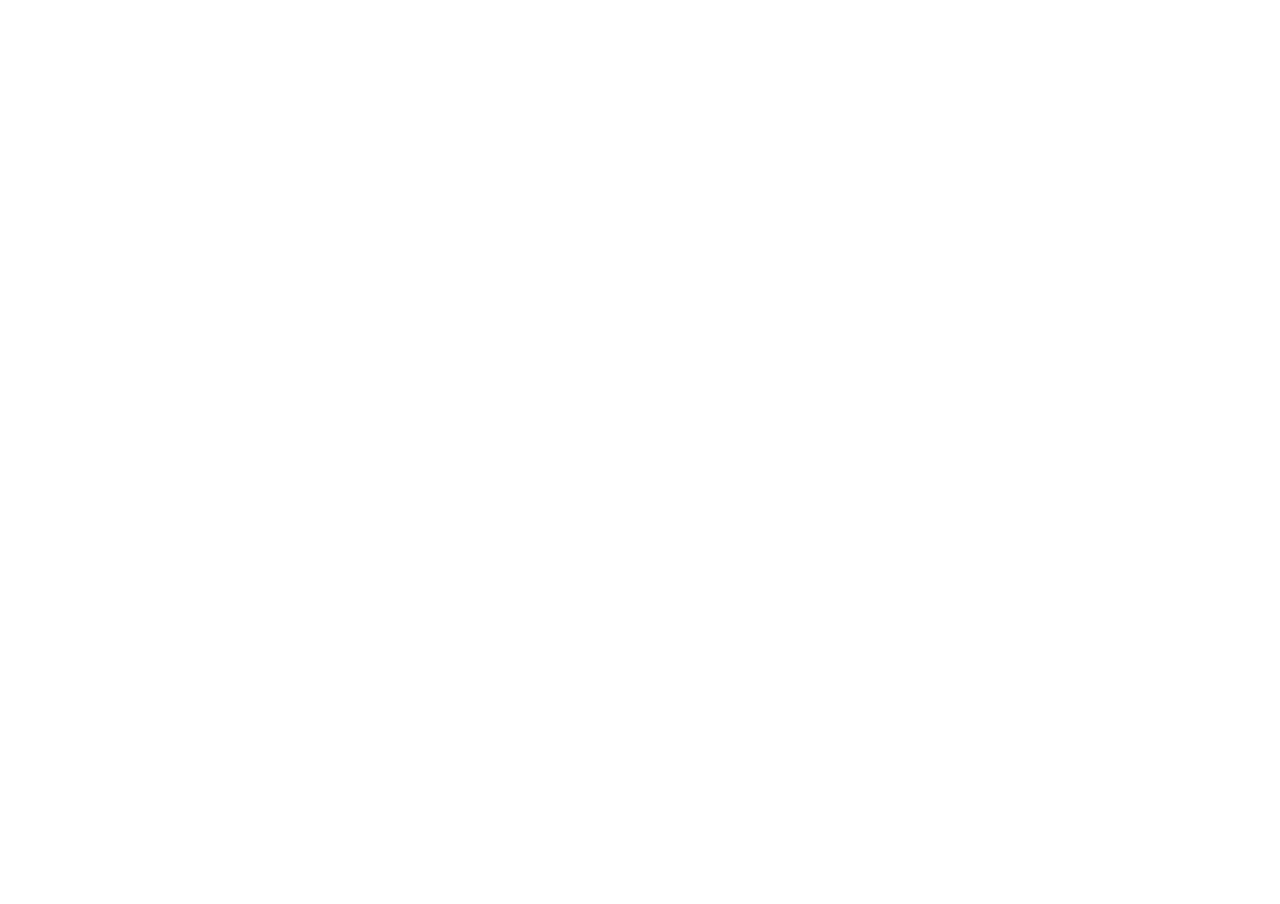
==== overlay.html @ f0af1ace "feat: Twitch Multi-Objective Ranking Algorithm Emulator & OBS Copilot" ====
<!DOCTYPE html>
<html lang="ru">
<head>
  <meta charset="UTF-8" />
  <meta name="viewport" content="width=device-width, initial-scale=1.0" />
  <title>OBS Twitch Ranking HUD Overlay (Persistent Session)</title>
  <link rel="stylesheet" href="css/style.css" />
  <style>
    body {
      background: transparent !important;
      margin: 0;
      padding: 16px;
      display: inline-block;
      overflow: hidden;
    }
    #hudContainer {
      width: 380px;
    }
  </style>
</head>
<body class="obs-overlay-mode">
  <div id="hudContainer"></div>

  <!-- Core Algorithm Scripts -->
  <script src="js/engine/fsm.js"></script>
  <script src="js/engine/mmoe.js"></script>
  <script src="js/engine/vst.js"></script>
  <script src="js/engine/twitch_connector.js"></script>
  <script src="js/engine/feature_extractor.js"></script>
  <script src="js/engine/category_benchmark.js"></script>
  <script src="js/engine/stream_state.js"></script>

  <!-- HUD Component -->
  <script src="js/ui/hud.js"></script>

  <script>
    document.addEventListener('DOMContentLoaded', () => {
      const stateManager = new StreamStateManager();
      const hudContainer = document.getElementById('hudContainer');

      const urlParams = new URLSearchParams(window.location.search);
      const channel = urlParams.get('channel');
      const preset = urlParams.get('preset');

      const hud = new StreamHUD(hudContainer, {
        isCompact: true,
        showAdvice: true
      });

      stateManager.addListener((report) => {
        hud.update(report);
      });

      if (channel) {
        stateManager.connectLiveChannel(channel);
      } else if (preset) {
        stateManager.applyPreset(preset);
      }
      // If neither is in URL, StreamStateManager has already restored the saved channel/mode from localStorage
    });
  </script>
</body>
</html>
---- css/style.css ----
/* ==========================================================================
   TWITCH ALGORITHM EMULATOR & OBS HUD DESIGN SYSTEM
   Modern Broadcast Dark UI with Glassmorphism & High-Contrast Typography
   ========================================================================== */

@import url('https://fonts.googleapis.com/css2?family=Inter:wght@400;500;600;700;800&family=JetBrains+Mono:wght@500;700&display=swap');

:root {
  --bg-dark: #0b0e14;
  --bg-card: rgba(18, 24, 38, 0.75);
  --bg-card-border: rgba(255, 255, 255, 0.08);
  --bg-card-hover: rgba(26, 35, 54, 0.85);

  --text-primary: #f8fafc;
  --text-secondary: #94a3b8;
  --text-muted: #64748b;

  --twitch-purple: #9146ff;
  --twitch-purple-glow: rgba(145, 70, 255, 0.35);

  --fresh-cyan: #38bdf8;
  --mmoe-emerald: #34d399;
  --mmoe-indigo: #818cf8;
  --spend-gold: #fbbf24;
  --danger-rose: #f43f5e;

  --font-main: 'Inter', -apple-system, BlinkMacSystemFont, 'Segoe UI', Roboto, sans-serif;
  --font-mono: 'JetBrains Mono', monospace;

  --radius-sm: 6px;
  --radius-md: 10px;
  --radius-lg: 16px;
}

* {
  box-sizing: border-box;
  margin: 0;
  padding: 0;
}

body {
  font-family: var(--font-main);
  background-color: var(--bg-dark);
  color: var(--text-primary);
  line-height: 1.5;
  -webkit-font-smoothing: antialiased;
  min-height: 100vh;
}

body.obs-overlay-mode {
  background: transparent !important;
  overflow: hidden;
}

/* App Navigation */
.app-container {
  display: flex;
  flex-direction: column;
  min-height: 100vh;
}

.top-nav {
  display: flex;
  justify-content: space-between;
  align-items: center;
  padding: 14px 28px;
  background: rgba(11, 14, 20, 0.85);
  backdrop-filter: blur(12px);
  border-bottom: 1px solid var(--bg-card-border);
  position: sticky;
  top: 0;
  z-index: 100;
}

.nav-brand {
  display: flex;
  align-items: center;
  gap: 12px;
}

.nav-logo-icon {
  width: 28px;
  height: 28px;
  background: var(--twitch-purple);
  border-radius: var(--radius-sm);
  display: flex;
  align-items: center;
  justify-content: center;
  font-weight: 800;
  color: #fff;
  font-size: 16px;
  box-shadow: 0 0 12px var(--twitch-purple-glow);
}

.nav-title {
  font-size: 15px;
  font-weight: 700;
  letter-spacing: -0.01em;
  color: var(--text-primary);
}

.nav-subtitle {
  font-size: 12px;
  color: var(--text-muted);
  margin-left: 6px;
  font-family: var(--font-mono);
}

.nav-tabs {
  display: flex;
  gap: 8px;
  background: rgba(255, 255, 255, 0.04);
  padding: 4px;
  border-radius: var(--radius-md);
  border: 1px solid var(--bg-card-border);
}

.nav-tab-btn {
  background: transparent;
  border: none;
  color: var(--text-secondary);
  padding: 8px 16px;
  font-size: 13px;
  font-weight: 600;
  border-radius: var(--radius-sm);
  cursor: pointer;
  transition: all 0.2s ease;
}

.nav-tab-btn:hover {
  color: var(--text-primary);
}

.nav-tab-btn.active {
  background: var(--twitch-purple);
  color: #fff;
  box-shadow: 0 2px 8px var(--twitch-purple-glow);
}

.obs-link-btn {
  display: flex;
  align-items: center;
  gap: 6px;
  background: rgba(255, 255, 255, 0.06);
  border: 1px solid var(--bg-card-border);
  color: var(--fresh-cyan);
  padding: 8px 14px;
  font-size: 12px;
  font-weight: 600;
  border-radius: var(--radius-sm);
  text-decoration: none;
  transition: all 0.2s ease;
}

.obs-link-btn:hover {
  background: rgba(56, 189, 248, 0.12);
  border-color: var(--fresh-cyan);
}

/* Layout */
.main-content {
  display: grid;
  grid-template-columns: 420px 1fr;
  gap: 24px;
  padding: 24px 28px;
  max-width: 1600px;
  margin: 0 auto;
  width: 100%;
}

@media (max-width: 1080px) {
  .main-content {
    grid-template-columns: 1fr;
  }
}

/* HUD Card */
.hud-card {
  background: var(--bg-card);
  backdrop-filter: blur(16px);
  -webkit-backdrop-filter: blur(16px);
  border: 1px solid var(--bg-card-border);
  border-radius: var(--radius-lg);
  padding: 20px;
  box-shadow: 0 16px 36px rgba(0, 0, 0, 0.4);
  display: flex;
  flex-direction: column;
  gap: 14px;
  user-select: none;
}

.hud-card.compact {
  max-width: 380px;
  padding: 16px;
}

.hud-header {
  display: flex;
  justify-content: space-between;
  align-items: center;
}

.brand {
  display: flex;
  align-items: center;
  gap: 8px;
}

.twitch-pulse {
  width: 8px;
  height: 8px;
  background-color: var(--twitch-purple);
  border-radius: 50%;
  box-shadow: 0 0 10px var(--twitch-purple);
  animation: pulse-dot 2s infinite;
}

@keyframes pulse-dot {
  0% { transform: scale(0.95); opacity: 0.8; }
  50% { transform: scale(1.3); opacity: 1; box-shadow: 0 0 14px var(--twitch-purple); }
  100% { transform: scale(0.95); opacity: 0.8; }
}

.brand-title {
  font-size: 11px;
  font-weight: 700;
  letter-spacing: 0.08em;
  color: var(--text-secondary);
  text-transform: uppercase;
}

.tier-badge {
  font-size: 10px;
  font-weight: 700;
  letter-spacing: 0.05em;
  padding: 3px 8px;
  border-radius: var(--radius-sm);
  border: 1px solid var(--fresh-cyan);
  color: var(--fresh-cyan);
  background: rgba(56, 189, 248, 0.08);
  font-family: var(--font-mono);
}

/* Telemetry Strip */
.telemetry-strip {
  display: flex;
  align-items: center;
  justify-content: space-between;
  background: rgba(0, 0, 0, 0.35);
  border: 1px solid rgba(255, 255, 255, 0.04);
  padding: 6px 12px;
  border-radius: var(--radius-sm);
  font-size: 11px;
}

.tele-item {
  display: flex;
  align-items: center;
  gap: 4px;
}

.tele-icon {
  font-size: 10px;
}

.tele-text {
  font-weight: 700;
  color: var(--text-primary);
}

.tele-label {
  color: var(--text-muted);
}

.tele-val {
  font-family: var(--font-mono);
  font-weight: 700;
  color: var(--text-primary);
}

.tele-game {
  max-width: 80px;
  white-space: nowrap;
  overflow: hidden;
  text-overflow: ellipsis;
  color: var(--fresh-cyan);
}

/* Score Display & SVG Gauge */
.score-display {
  display: flex;
  align-items: center;
  gap: 18px;
  background: rgba(0, 0, 0, 0.25);
  border-radius: var(--radius-md);
  padding: 14px 18px;
  border: 1px solid rgba(255, 255, 255, 0.04);
}

.gauge-container {
  position: relative;
  width: 108px;
  height: 108px;
  flex-shrink: 0;
}

.gauge-svg {
  width: 100%;
  height: 100%;
  transform: rotate(-90deg);
}

.gauge-bg {
  fill: none;
  stroke: rgba(255, 255, 255, 0.06);
  stroke-width: 12;
}

.gauge-fill {
  fill: none;
  stroke: var(--fresh-cyan);
  stroke-width: 12;
  stroke-linecap: round;
  transition: stroke-dashoffset 0.35s ease, stroke 0.35s ease;
}

.gauge-text {
  position: absolute;
  top: 0;
  left: 0;
  width: 100%;
  height: 100%;
  display: flex;
  flex-direction: column;
  align-items: center;
  justify-content: center;
}

.score-val {
  font-size: 26px;
  font-weight: 800;
  font-family: var(--font-mono);
  color: var(--text-primary);
  line-height: 1;
}

.score-label {
  font-size: 8px;
  font-weight: 700;
  letter-spacing: 0.06em;
  color: var(--text-muted);
  margin-top: 3px;
}

.segment-breakdown {
  display: flex;
  flex-direction: column;
  gap: 6px;
  flex: 1;
}

.segment-pill {
  display: flex;
  justify-content: space-between;
  align-items: center;
  background: rgba(255, 255, 255, 0.03);
  border: 1px solid rgba(255, 255, 255, 0.05);
  padding: 6px 10px;
  border-radius: var(--radius-sm);
  cursor: pointer;
  transition: all 0.15s ease;
}

.segment-pill:hover {
  background: rgba(255, 255, 255, 0.06);
}

.segment-pill.active {
  background: rgba(145, 70, 255, 0.15);
  border-color: var(--twitch-purple);
}

.seg-name {
  font-size: 11px;
  font-weight: 600;
  color: var(--text-secondary);
}

.seg-score {
  font-size: 13px;
  font-weight: 700;
  font-family: var(--font-mono);
  color: var(--text-primary);
}

/* Category Benchmark Card */
.category-benchmark-card {
  background: rgba(0, 0, 0, 0.3);
  border: 1px solid rgba(255, 255, 255, 0.06);
  border-radius: var(--radius-md);
  padding: 10px 14px;
  display: flex;
  flex-direction: column;
  gap: 6px;
}

.cat-bm-header {
  display: flex;
  justify-content: space-between;
  align-items: center;
}

.cat-bm-title {
  display: flex;
  align-items: center;
  gap: 6px;
  font-size: 12px;
  font-weight: 700;
  color: var(--text-primary);
}

.cat-tier-badge {
  font-size: 9px;
  font-weight: 700;
  padding: 2px 6px;
  border-radius: 3px;
  border: 1px solid var(--fresh-cyan);
  color: var(--fresh-cyan);
  background: rgba(56, 189, 248, 0.1);
  font-family: var(--font-mono);
}

.cat-bm-bar-track {
  height: 5px;
  background: rgba(255, 255, 255, 0.05);
  border-radius: 3px;
  overflow: hidden;
}

.cat-bm-bar-fill {
  height: 100%;
  border-radius: 3px;
  transition: width 0.3s ease, background-color 0.3s ease;
}

.cat-bm-meta {
  display: flex;
  justify-content: space-between;
  font-size: 10px;
  color: var(--text-muted);
  font-family: var(--font-mono);
}

/* 5 Factors Section */
.factors-section {
  display: flex;
  flex-direction: column;
  gap: 10px;
}

.section-title {
  display: flex;
  justify-content: space-between;
  align-items: center;
  font-size: 10px;
  font-weight: 700;
  letter-spacing: 0.06em;
  color: var(--text-muted);
}

.window-tag {
  font-size: 9px;
  color: var(--fresh-cyan);
  font-family: var(--font-mono);
}

.factor-row {
  display: flex;
  flex-direction: column;
  gap: 4px;
}

.factor-meta {
  display: flex;
  justify-content: space-between;
  align-items: center;
  font-size: 11px;
}

.factor-name {
  display: flex;
  align-items: center;
  gap: 6px;
  color: var(--text-secondary);
  font-weight: 500;
}

.tag {
  font-size: 8px;
  font-weight: 700;
  padding: 1px 4px;
  border-radius: 3px;
  font-family: var(--font-mono);
}

.tag.fresh {
  background: rgba(56, 189, 248, 0.15);
  color: var(--fresh-cyan);
}

.tag.delayed {
  background: rgba(52, 211, 153, 0.15);
  color: var(--mmoe-emerald);
}

.factor-pct {
  font-size: 11px;
  font-weight: 700;
  font-family: var(--font-mono);
  color: var(--text-primary);
}

.bar-track {
  height: 6px;
  background: rgba(255, 255, 255, 0.05);
  border-radius: 3px;
  overflow: hidden;
}

.bar-fill {
  height: 100%;
  border-radius: 3px;
  transition: width 0.3s ease;
}

.bar-fill.fresh {
  background: linear-gradient(90deg, #0284c7, var(--fresh-cyan));
}

.bar-fill.mmoe {
  background: linear-gradient(90deg, #059669, var(--mmoe-emerald));
}

.bar-fill.spend {
  background: linear-gradient(90deg, #d97706, var(--spend-gold));
}

/* Advice Box */
.advice-box {
  background: rgba(56, 189, 248, 0.06);
  border: 1px solid rgba(56, 189, 248, 0.2);
  border-radius: var(--radius-md);
  padding: 10px 12px;
  display: flex;
  align-items: flex-start;
  gap: 8px;
  font-size: 11px;
  line-height: 1.4;
  color: var(--text-primary);
}

.advice-icon {
  font-size: 14px;
  flex-shrink: 0;
}

/* ==========================================================================
   CONTROL CENTER & LEAGUE SYSTEM
   ========================================================================== */

.control-panel {
  background: var(--bg-card);
  backdrop-filter: blur(16px);
  border: 1px solid var(--bg-card-border);
  border-radius: var(--radius-lg);
  padding: 24px;
  display: flex;
  flex-direction: column;
  gap: 20px;
}

.panel-header {
  display: flex;
  justify-content: space-between;
  align-items: center;
}

.panel-header h2 {
  font-size: 18px;
  font-weight: 700;
  letter-spacing: -0.01em;
  color: var(--text-primary);
}

.sub-header {
  font-size: 12px;
  color: var(--text-muted);
}

.mode-pill-toggle {
  display: flex;
  background: rgba(0, 0, 0, 0.4);
  padding: 3px;
  border-radius: var(--radius-sm);
  border: 1px solid var(--bg-card-border);
}

.mode-toggle-btn {
  background: transparent;
  border: none;
  color: var(--text-muted);
  font-size: 11px;
  font-weight: 700;
  padding: 6px 12px;
  border-radius: 4px;
  cursor: pointer;
  transition: all 0.2s ease;
}

.mode-toggle-btn.active {
  background: var(--twitch-purple);
  color: #fff;
  box-shadow: 0 2px 8px var(--twitch-purple-glow);
}

.control-section {
  display: flex;
  flex-direction: column;
  gap: 10px;
  background: rgba(0, 0, 0, 0.2);
  border: 1px solid rgba(255, 255, 255, 0.04);
  border-radius: var(--radius-md);
  padding: 14px 16px;
}

.section-label {
  font-size: 11px;
  font-weight: 700;
  letter-spacing: 0.05em;
  color: var(--text-secondary);
}

/* Category Section Header with Tab Switcher */
.cat-section-header {
  display: flex;
  justify-content: space-between;
  align-items: center;
}

.cat-tab-toggles {
  display: flex;
  gap: 6px;
  background: rgba(0, 0, 0, 0.35);
  padding: 3px;
  border-radius: var(--radius-sm);
  border: 1px solid var(--bg-card-border);
}

.cat-tab-btn {
  background: transparent;
  border: none;
  color: var(--text-muted);
  font-size: 11px;
  font-weight: 600;
  padding: 4px 10px;
  border-radius: 4px;
  cursor: pointer;
  transition: all 0.15s ease;
}

.cat-tab-btn.active {
  background: rgba(255, 255, 255, 0.1);
  color: var(--text-primary);
}

/* League Progress Box */
.league-progress-box {
  background: rgba(0, 0, 0, 0.35);
  border: 1px solid rgba(255, 255, 255, 0.06);
  border-radius: var(--radius-sm);
  padding: 10px 14px;
  display: flex;
  flex-direction: column;
  gap: 6px;
}

.lpb-header {
  display: flex;
  justify-content: space-between;
  font-size: 11px;
}

.lpb-title {
  font-weight: 700;
  color: var(--text-primary);
}

.lpb-next {
  color: var(--text-muted);
  font-family: var(--font-mono);
}

.lpb-track {
  height: 6px;
  background: rgba(255, 255, 255, 0.06);
  border-radius: 3px;
  overflow: hidden;
}

.lpb-fill {
  height: 100%;
  border-radius: 3px;
  transition: width 0.3s ease;
}

.lpb-goal {
  font-size: 11px;
  color: var(--fresh-cyan);
  font-weight: 600;
}

.preset-grid {
  display: grid;
  grid-template-columns: repeat(auto-fit, minmax(130px, 1fr));
  gap: 8px;
}

.preset-btn {
  background: rgba(255, 255, 255, 0.03);
  border: 1px solid var(--bg-card-border);
  border-radius: var(--radius-sm);
  padding: 10px 12px;
  color: var(--text-secondary);
  font-size: 12px;
  font-weight: 600;
  cursor: pointer;
  display: flex;
  align-items: center;
  justify-content: center;
  gap: 6px;
  transition: all 0.15s ease;
}

.preset-btn:hover {
  background: rgba(255, 255, 255, 0.07);
  color: var(--text-primary);
}

.preset-btn.active {
  background: var(--twitch-purple);
  border-color: var(--twitch-purple);
  color: #fff;
  box-shadow: 0 2px 10px var(--twitch-purple-glow);
}

/* Twitch Live Connect */
.twitch-input-row {
  display: flex;
  gap: 8px;
}

.twitch-input {
  flex: 1;
  background: rgba(0, 0, 0, 0.4);
  border: 1px solid var(--bg-card-border);
  border-radius: var(--radius-sm);
  padding: 9px 12px;
  color: var(--text-primary);
  font-size: 13px;
  font-family: var(--font-main);
  outline: none;
  transition: border-color 0.2s ease;
}

.twitch-input:focus {
  border-color: var(--twitch-purple);
}

.twitch-btn {
  background: var(--twitch-purple);
  border: none;
  color: #fff;
  font-weight: 600;
  font-size: 13px;
  padding: 9px 18px;
  border-radius: var(--radius-sm);
  cursor: pointer;
  transition: all 0.2s ease;
}

.twitch-btn:hover {
  background: #772ce8;
}

.twitch-btn.connected {
  background: var(--danger-rose);
}

.quick-channels {
  display: flex;
  align-items: center;
  gap: 6px;
  flex-wrap: wrap;
}

.quick-label {
  font-size: 11px;
  color: var(--text-muted);
}

.quick-chan-btn {
  background: rgba(255, 255, 255, 0.05);
  border: 1px solid var(--bg-card-border);
  color: var(--fresh-cyan);
  padding: 3px 8px;
  font-size: 11px;
  font-weight: 600;
  border-radius: var(--radius-sm);
  cursor: pointer;
  transition: all 0.15s ease;
}

.quick-chan-btn:hover {
  background: rgba(56, 189, 248, 0.15);
}

/* Live Telemetry Cards */
.live-telemetry-dashboard {
  display: grid;
  grid-template-columns: repeat(4, 1fr);
  gap: 10px;
  margin-top: 6px;
}

@media (max-width: 768px) {
  .live-telemetry-dashboard {
    grid-template-columns: repeat(2, 1fr);
  }
}

.telemetry-card {
  background: rgba(0, 0, 0, 0.35);
  border: 1px solid rgba(255, 255, 255, 0.05);
  border-radius: var(--radius-sm);
  padding: 8px 12px;
  display: flex;
  flex-direction: column;
  gap: 4px;
}

.telemetry-card.full-width {
  grid-column: 1 / -1;
}

.tc-label {
  font-size: 10px;
  color: var(--text-muted);
}

.tc-ccu-row {
  display: flex;
  align-items: center;
  gap: 8px;
}

.tc-val {
  font-size: 15px;
  font-weight: 700;
  font-family: var(--font-mono);
  color: var(--text-primary);
}

.delta-badge {
  font-size: 10px;
  font-weight: 700;
  font-family: var(--font-mono);
  padding: 2px 6px;
  border-radius: 4px;
  letter-spacing: 0.02em;
}

.delta-pos {
  color: #34d399;
  background: rgba(52, 211, 153, 0.15);
  border: 1px solid rgba(52, 211, 153, 0.3);
}

.delta-neg {
  color: #f43f5e;
  background: rgba(244, 63, 94, 0.15);
  border: 1px solid rgba(244, 63, 94, 0.3);
}

.delta-neutral {
  color: var(--text-muted);
  background: rgba(255, 255, 255, 0.05);
}

.tc-val.status-live {
  color: var(--danger-rose);
}

.tc-val.status-offline {
  color: var(--text-muted);
}

.tc-split-header {
  display: flex;
  justify-content: space-between;
  font-size: 11px;
  font-weight: 600;
  color: var(--text-secondary);
}

.badge-ratio-bar {
  display: flex;
  height: 8px;
  border-radius: 4px;
  overflow: hidden;
  background: rgba(255, 255, 255, 0.05);
  margin-top: 4px;
}

.badge-ratio-ded {
  background: var(--twitch-purple);
  transition: width 0.3s ease;
}

.badge-ratio-early {
  background: var(--fresh-cyan);
  transition: width 0.3s ease;
}

/* Category Competitors Table */
.cat-table-wrap {
  overflow-x: auto;
}

.cat-table {
  width: 100%;
  border-collapse: collapse;
  font-size: 11px;
}

.cat-table th {
  text-align: left;
  padding: 6px 10px;
  color: var(--text-muted);
  border-bottom: 1px solid rgba(255, 255, 255, 0.06);
  font-weight: 600;
}

.cat-table td {
  padding: 8px 10px;
  border-bottom: 1px solid rgba(255, 255, 255, 0.03);
  color: var(--text-secondary);
}

.cat-rank-col {
  font-weight: 700;
  font-family: var(--font-mono);
  color: var(--fresh-cyan);
  width: 65px;
}

.cat-chan-col strong {
  color: var(--text-primary);
}

.you-badge {
  font-size: 9px;
  color: var(--mmoe-emerald);
  font-weight: 700;
  margin-left: 4px;
}

.cat-ccu-col {
  font-family: var(--font-mono);
  font-weight: 700;
  color: var(--text-primary);
  width: 90px;
}

.cat-title-col {
  max-width: 280px;
  white-space: nowrap;
  overflow: hidden;
  text-overflow: ellipsis;
  color: var(--text-muted);
}

.current-stream-row {
  background: rgba(145, 70, 255, 0.15);
  border-left: 3px solid var(--twitch-purple);
}

.current-stream-row td {
  color: var(--text-primary);
}

/* Sliders Grid */
.control-grid {
  display: grid;
  grid-template-columns: 1fr 1fr;
  gap: 16px;
}

@media (max-width: 860px) {
  .control-grid {
    grid-template-columns: 1fr;
  }
}

.control-col {
  background: rgba(0, 0, 0, 0.2);
  border: 1px solid rgba(255, 255, 255, 0.04);
  border-radius: var(--radius-md);
  padding: 16px;
  display: flex;
  flex-direction: column;
  gap: 14px;
}

.col-title {
  display: flex;
  align-items: center;
  gap: 8px;
  font-size: 12px;
  font-weight: 700;
  color: var(--text-primary);
  margin-bottom: 2px;
}

.slider-group {
  display: flex;
  flex-direction: column;
  gap: 6px;
}

.slider-label {
  display: flex;
  justify-content: space-between;
  align-items: center;
  font-size: 11px;
  color: var(--text-secondary);
}

.val-badge {
  font-family: var(--font-mono);
  font-weight: 700;
  font-size: 11px;
  color: var(--text-primary);
}

.slider {
  -webkit-appearance: none;
  width: 100%;
  height: 5px;
  border-radius: 3px;
  background: rgba(255, 255, 255, 0.1);
  outline: none;
}

.slider::-webkit-slider-thumb {
  -webkit-appearance: none;
  width: 14px;
  height: 14px;
  border-radius: 50%;
  background: #fff;
  cursor: pointer;
  box-shadow: 0 0 6px rgba(0, 0, 0, 0.5);
  transition: transform 0.1s ease;
}

.slider::-webkit-slider-thumb:hover {
  transform: scale(1.2);
}

.slider.slider-fresh::-webkit-slider-thumb {
  background: var(--fresh-cyan);
}

.slider.slider-mmoe::-webkit-slider-thumb {
  background: var(--mmoe-emerald);
}

.slider.slider-spend::-webkit-slider-thumb {
  background: var(--spend-gold);
}

/* Neural Inspector */
.neural-inspector {
  display: flex;
  flex-direction: column;
  gap: 12px;
}

.experts-grid {
  display: grid;
  grid-template-columns: repeat(auto-fit, minmax(180px, 1fr));
  gap: 10px;
}

.expert-card {
  background: rgba(0, 0, 0, 0.3);
  border: 1px solid rgba(255, 255, 255, 0.05);
  border-radius: var(--radius-sm);
  padding: 10px;
  display: flex;
  flex-direction: column;
  gap: 6px;
}

.expert-header {
  display: flex;
  justify-content: space-between;
  font-size: 10px;
  font-weight: 700;
}

.expert-title {
  color: var(--mmoe-indigo);
}

.expert-act {
  font-family: var(--font-mono);
  color: var(--text-primary);
}

.expert-bar {
  height: 4px;
  background: rgba(255, 255, 255, 0.05);
  border-radius: 2px;
  overflow: hidden;
}

.expert-fill {
  height: 100%;
  background: var(--mmoe-indigo);
  transition: width 0.2s ease;
}

.gating-pills {
  display: flex;
  flex-wrap: wrap;
  gap: 4px;
  margin-top: 4px;
}

.gate-pill {
  font-size: 8px;
  font-family: var(--font-mono);
  padding: 2px 4px;
  background: rgba(255, 255, 255, 0.04);
  border-radius: 2px;
  color: var(--text-muted);
}

/* ==========================================================================
   SESSION ANALYTICS & TIMELINE STYLES
   ========================================================================== */

.analytics-panel {
  background: var(--bg-card);
  backdrop-filter: blur(16px);
  border: 1px solid var(--bg-card-border);
  border-radius: var(--radius-lg);
  padding: 24px;
  display: flex;
  flex-direction: column;
  gap: 20px;
  width: 100%;
}

.analytics-header {
  display: flex;
  justify-content: space-between;
  align-items: center;
  flex-wrap: wrap;
  gap: 12px;
}

.analytics-actions {
  display: flex;
  gap: 8px;
}

.action-btn {
  background: rgba(255, 255, 255, 0.06);
  border: 1px solid var(--bg-card-border);
  color: var(--text-primary);
  font-size: 12px;
  font-weight: 600;
  padding: 8px 14px;
  border-radius: var(--radius-sm);
  cursor: pointer;
  transition: all 0.2s ease;
}

.action-btn:hover {
  background: rgba(255, 255, 255, 0.12);
}

.btn-export-png {
  background: var(--twitch-purple);
  color: #fff;
  border: none;
  box-shadow: 0 2px 10px var(--twitch-purple-glow);
}

.btn-export-png:hover {
  background: #772ce8;
}

.btn-danger {
  color: var(--danger-rose);
}

.btn-danger:hover {
  background: rgba(244, 63, 94, 0.15);
  border-color: var(--danger-rose);
}

/* KPI Cards Grid */
.kpi-grid {
  display: grid;
  grid-template-columns: repeat(auto-fit, minmax(180px, 1fr));
  gap: 12px;
}

.kpi-card {
  background: rgba(0, 0, 0, 0.35);
  border: 1px solid rgba(255, 255, 255, 0.05);
  border-radius: var(--radius-md);
  padding: 14px 16px;
  display: flex;
  align-items: center;
  gap: 12px;
}

.kpi-icon {
  font-size: 22px;
}

.kpi-content {
  display: flex;
  flex-direction: column;
}

.kpi-label {
  font-size: 11px;
  color: var(--text-muted);
  font-weight: 600;
}

.kpi-val {
  font-size: 16px;
  font-weight: 800;
  font-family: var(--font-mono);
  color: var(--text-primary);
}

.kpi-game {
  max-width: 130px;
  white-space: nowrap;
  overflow: hidden;
  text-overflow: ellipsis;
  color: var(--fresh-cyan);
}

/* Timeline Canvas */
.timeline-section {
  background: rgba(0, 0, 0, 0.35);
  border: 1px solid rgba(255, 255, 255, 0.06);
  border-radius: var(--radius-md);
  padding: 16px;
  display: flex;
  flex-direction: column;
  gap: 14px;
}

.timeline-controls {
  display: flex;
  justify-content: space-between;
  align-items: center;
  flex-wrap: wrap;
  gap: 10px;
}

.tc-title {
  font-size: 12px;
  font-weight: 700;
  letter-spacing: 0.05em;
  color: var(--text-secondary);
}

.layer-toggles {
  display: flex;
  gap: 8px;
  flex-wrap: wrap;
}

.layer-pill {
  display: flex;
  align-items: center;
  gap: 6px;
  font-size: 11px;
  font-weight: 600;
  padding: 4px 10px;
  border-radius: var(--radius-sm);
  cursor: pointer;
  user-select: none;
  background: rgba(255, 255, 255, 0.04);
  border: 1px solid rgba(255, 255, 255, 0.06);
  color: var(--text-secondary);
  transition: all 0.15s ease;
}

.layer-pill input {
  cursor: pointer;
}

.pill-purple:has(input:checked) {
  border-color: var(--twitch-purple);
  color: #c084fc;
  background: rgba(145, 70, 255, 0.12);
}

.pill-cyan:has(input:checked) {
  border-color: var(--fresh-cyan);
  color: var(--fresh-cyan);
  background: rgba(56, 189, 248, 0.12);
}

.pill-emerald:has(input:checked) {
  border-color: var(--mmoe-emerald);
  color: var(--mmoe-emerald);
  background: rgba(52, 211, 153, 0.12);
}

.pill-gold:has(input:checked) {
  border-color: var(--spend-gold);
  color: var(--spend-gold);
  background: rgba(251, 191, 36, 0.12);
}

.canvas-wrap {
  position: relative;
  width: 100%;
  height: 320px;
  background: rgba(0, 0, 0, 0.4);
  border-radius: var(--radius-sm);
  overflow: hidden;
}

#timelineCanvas {
  width: 100%;
  height: 100%;
  display: block;
}

.chart-tooltip {
  position: absolute;
  background: rgba(15, 23, 42, 0.95);
  border: 1px solid rgba(255, 255, 255, 0.15);
  backdrop-filter: blur(12px);
  border-radius: var(--radius-sm);
  padding: 10px 14px;
  font-size: 11px;
  color: var(--text-primary);
  pointer-events: none;
  box-shadow: 0 8px 24px rgba(0, 0, 0, 0.6);
  z-index: 50;
  display: flex;
  flex-direction: column;
  gap: 4px;
}

.tt-time {
  font-size: 11px;
  color: var(--text-secondary);
  border-bottom: 1px solid rgba(255, 255, 255, 0.08);
  padding-bottom: 4px;
  margin-bottom: 2px;
}

.tt-row {
  display: flex;
  align-items: center;
  gap: 6px;
}

.tt-dot {
  width: 7px;
  height: 7px;
  border-radius: 50%;
}

.tt-dot.purple { background: var(--twitch-purple); }
.tt-dot.cyan { background: var(--fresh-cyan); }
.tt-dot.emerald { background: var(--mmoe-emerald); }
.tt-dot.gold { background: var(--spend-gold); }

/* Events Section */
.events-section {
  background: rgba(0, 0, 0, 0.2);
  border: 1px solid rgba(255, 255, 255, 0.04);
  border-radius: var(--radius-md);
  padding: 16px;
  display: flex;
  flex-direction: column;
  gap: 12px;
}

.events-list {
  display: grid;
  grid-template-columns: repeat(auto-fit, minmax(280px, 1fr));
  gap: 10px;
}

.empty-events {
  font-size: 11px;
  color: var(--text-muted);
  text-align: center;
  padding: 12px;
  grid-column: 1 / -1;
}

.event-item {
  background: rgba(0, 0, 0, 0.35);
  border: 1px solid rgba(255, 255, 255, 0.05);
  border-radius: var(--radius-sm);
  padding: 10px 12px;
  display: flex;
  gap: 10px;
  align-items: flex-start;
}

.event-icon {
  font-size: 18px;
  flex-shrink: 0;
}

.event-body {
  display: flex;
  flex-direction: column;
  gap: 2px;
}

.event-head {
  display: flex;
  justify-content: space-between;
  align-items: center;
}

.event-title {
  font-size: 12px;
  font-weight: 700;
  color: var(--text-primary);
}

.event-time {
  font-size: 10px;
  font-family: var(--font-mono);
  color: var(--text-muted);
}

.event-desc {
  font-size: 11px;
  color: var(--text-secondary);
  line-height: 1.3;
}

.event-viral_surge { border-left: 3px solid #a855f7; }
.event-retention_drop { border-left: 3px solid var(--danger-rose); }
.event-chat_hype { border-left: 3px solid var(--mmoe-emerald); }
.event-monetization_spike { border-left: 3px solid var(--spend-gold); }
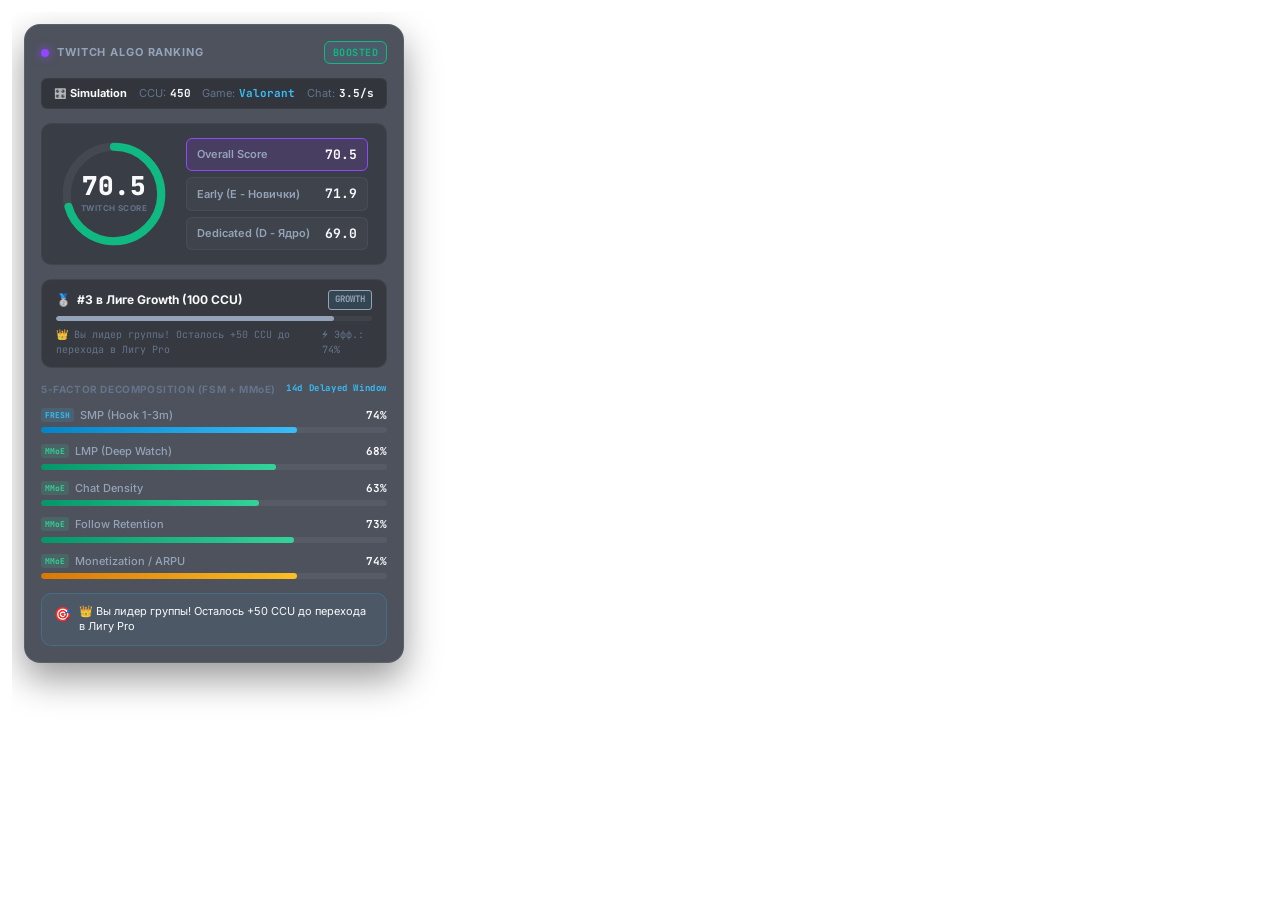
==== commit c226b7c3: "fix: add missing session_recorder script tag in overlay.html" ====
--- a/overlay.html
+++ b/overlay.html
@@ -3,14 +3,13 @@
 <head>
   <meta charset="UTF-8" />
   <meta name="viewport" content="width=device-width, initial-scale=1.0" />
-  <title>OBS Twitch Ranking HUD Overlay (Persistent Session)</title>
+  <title>OBS Twitch Ranking HUD Overlay</title>
   <link rel="stylesheet" href="css/style.css" />
   <style>
-    body {
+    html, body {
       background: transparent !important;
       margin: 0;
-      padding: 16px;
-      display: inline-block;
+      padding: 12px;
       overflow: hidden;
     }
     #hudContainer {
@@ -28,6 +27,7 @@
   <script src="js/engine/twitch_connector.js"></script>
   <script src="js/engine/feature_extractor.js"></script>
   <script src="js/engine/category_benchmark.js"></script>
+  <script src="js/engine/session_recorder.js"></script>
   <script src="js/engine/stream_state.js"></script>
 
   <!-- HUD Component -->
@@ -35,28 +35,36 @@
 
   <script>
     document.addEventListener('DOMContentLoaded', () => {
-      const stateManager = new StreamStateManager();
-      const hudContainer = document.getElementById('hudContainer');
+      try {
+        const hudContainer = document.getElementById('hudContainer');
 
-      const urlParams = new URLSearchParams(window.location.search);
-      const channel = urlParams.get('channel');
-      const preset = urlParams.get('preset');
+        const urlParams = new URLSearchParams(window.location.search);
+        const channel = urlParams.get('channel');
+        const preset = urlParams.get('preset');
 
-      const hud = new StreamHUD(hudContainer, {
-        isCompact: true,
-        showAdvice: true
-      });
+        const hud = new StreamHUD(hudContainer, {
+          isCompact: true,
+          showAdvice: true
+        });
 
-      stateManager.addListener((report) => {
-        hud.update(report);
-      });
+        const stateManager = new StreamStateManager();
 
-      if (channel) {
-        stateManager.connectLiveChannel(channel);
-      } else if (preset) {
-        stateManager.applyPreset(preset);
+        stateManager.addListener((report) => {
+          hud.update(report);
+        });
+
+        if (channel) {
+          stateManager.connectLiveChannel(channel);
+        } else if (preset) {
+          stateManager.applyPreset(preset);
+        }
+      } catch (err) {
+        console.error('Overlay init error:', err);
+        const hudContainer = document.getElementById('hudContainer');
+        if (hudContainer) {
+          hudContainer.innerHTML = `<div style="background: rgba(244,63,94,0.2); border: 1px solid #f43f5e; color: #fff; padding: 12px; border-radius: 8px; font-family: sans-serif; font-size: 12px;"><strong>Ошибка оверлея:</strong> ${err.message}</div>`;
+        }
       }
-      // If neither is in URL, StreamStateManager has already restored the saved channel/mode from localStorage
     });
   </script>
 </body>
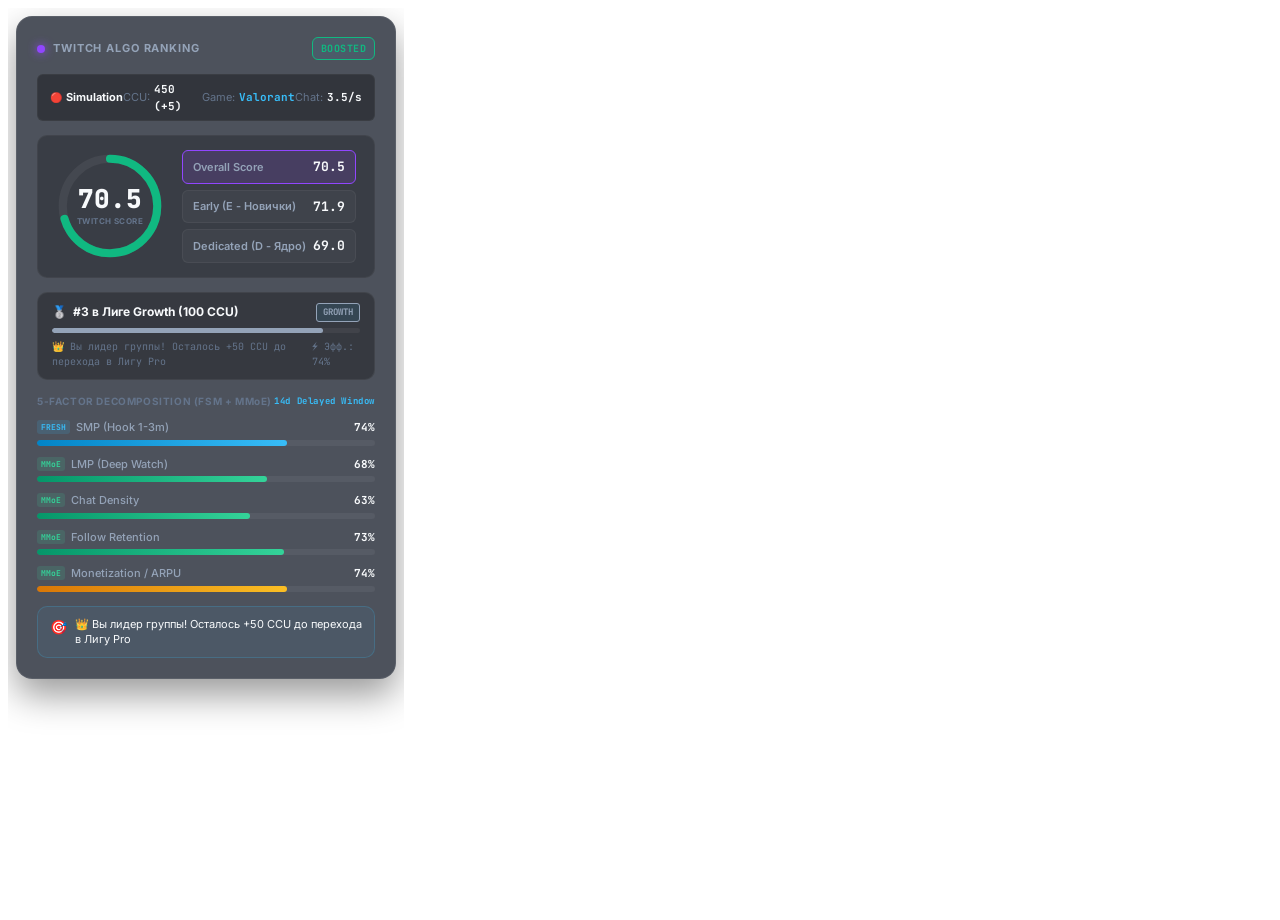
==== commit ff9f9e1a: "feat: add circular gauge-only and mini-bar overlay layouts for OBS" ====
--- a/overlay.html
+++ b/overlay.html
@@ -9,11 +9,9 @@
     html, body {
       background: transparent !important;
       margin: 0;
-      padding: 12px;
+      padding: 8px;
       overflow: hidden;
-    }
-    #hudContainer {
-      width: 380px;
+      display: inline-block;
     }
   </style>
 </head>
@@ -41,10 +39,21 @@
         const urlParams = new URLSearchParams(window.location.search);
         const channel = urlParams.get('channel');
         const preset = urlParams.get('preset');
+        const layoutMode = urlParams.get('layout') || urlParams.get('view') || 'full'; // 'full' | 'circle' | 'mini'
+
+        // Adjust container width based on selected layout
+        if (layoutMode === 'circle' || layoutMode === 'gauge') {
+          hudContainer.style.width = '140px';
+        } else if (layoutMode === 'mini' || layoutMode === 'bar') {
+          hudContainer.style.width = '340px';
+        } else {
+          hudContainer.style.width = '380px';
+        }
 
         const hud = new StreamHUD(hudContainer, {
-          isCompact: true,
-          showAdvice: true
+          layoutMode: layoutMode,
+          isCompact: layoutMode !== 'full',
+          showAdvice: layoutMode === 'full'
         });
 
         const stateManager = new StreamStateManager();
--- a/css/style.css
+++ b/css/style.css
@@ -70,6 +70,8 @@
   position: sticky;
   top: 0;
   z-index: 100;
+  flex-wrap: wrap;
+  gap: 12px;
 }
 
 .nav-brand {
@@ -137,6 +139,13 @@
   box-shadow: 0 2px 8px var(--twitch-purple-glow);
 }
 
+/* OBS Link Buttons Group */
+.obs-nav-group {
+  display: flex;
+  align-items: center;
+  gap: 6px;
+}
+
 .obs-link-btn {
   display: flex;
   align-items: center;
@@ -144,7 +153,7 @@
   background: rgba(255, 255, 255, 0.06);
   border: 1px solid var(--bg-card-border);
   color: var(--fresh-cyan);
-  padding: 8px 14px;
+  padding: 7px 12px;
   font-size: 12px;
   font-weight: 600;
   border-radius: var(--radius-sm);
@@ -153,7 +162,7 @@
 }
 
 .obs-link-btn:hover {
-  background: rgba(56, 189, 248, 0.12);
+  background: rgba(56, 189, 248, 0.15);
   border-color: var(--fresh-cyan);
 }
 
@@ -174,7 +183,129 @@
   }
 }
 
-/* HUD Card */
+/* ==========================================================================
+   HUD WIDGET LAYOUTS
+   ========================================================================== */
+
+/* Layout 1: Circle Standalone Widget */
+.hud-circle-widget {
+  width: 136px;
+  height: 136px;
+  background: rgba(15, 23, 42, 0.85);
+  backdrop-filter: blur(16px);
+  -webkit-backdrop-filter: blur(16px);
+  border: 1px solid rgba(255, 255, 255, 0.1);
+  border-radius: 50%;
+  box-shadow: 0 12px 30px rgba(0, 0, 0, 0.5);
+  display: flex;
+  flex-direction: column;
+  align-items: center;
+  justify-content: center;
+  position: relative;
+  user-select: none;
+  padding: 6px;
+}
+
+.circle-gauge-box {
+  position: relative;
+  width: 110px;
+  height: 110px;
+}
+
+.circle-badge-row {
+  position: absolute;
+  bottom: 2px;
+  display: flex;
+  align-items: center;
+  gap: 4px;
+}
+
+.circle-live-dot {
+  font-size: 8px;
+}
+
+/* Layout 2: Horizontal Mini-Bar Widget */
+.hud-mini-bar {
+  width: 320px;
+  background: var(--bg-card);
+  backdrop-filter: blur(16px);
+  border: 1px solid var(--bg-card-border);
+  border-radius: var(--radius-lg);
+  padding: 10px 14px;
+  box-shadow: 0 12px 28px rgba(0, 0, 0, 0.4);
+  display: flex;
+  align-items: center;
+  gap: 14px;
+  user-select: none;
+}
+
+.mini-gauge-wrap {
+  position: relative;
+  width: 54px;
+  height: 54px;
+  flex-shrink: 0;
+}
+
+.gauge-svg-mini {
+  width: 100%;
+  height: 100%;
+  transform: rotate(-90deg);
+}
+
+.mini-score-val {
+  position: absolute;
+  top: 0;
+  left: 0;
+  width: 100%;
+  height: 100%;
+  display: flex;
+  align-items: center;
+  justify-content: center;
+  font-size: 14px;
+  font-weight: 800;
+  font-family: var(--font-mono);
+  color: var(--text-primary);
+}
+
+.mini-info-col {
+  display: flex;
+  flex-direction: column;
+  gap: 4px;
+  flex: 1;
+}
+
+.mini-top-line {
+  display: flex;
+  justify-content: space-between;
+  align-items: center;
+}
+
+.mini-channel {
+  font-size: 13px;
+  font-weight: 700;
+  color: var(--text-primary);
+}
+
+.mini-bot-line {
+  display: flex;
+  justify-content: space-between;
+  align-items: center;
+  font-size: 11px;
+  color: var(--text-muted);
+}
+
+.mini-ccu strong {
+  color: var(--text-primary);
+  font-family: var(--font-mono);
+}
+
+.mini-rank {
+  font-weight: 700;
+  color: var(--fresh-cyan);
+  font-family: var(--font-mono);
+}
+
+/* Layout 3: Full Broadcast Card */
 .hud-card {
   background: var(--bg-card);
   backdrop-filter: blur(16px);
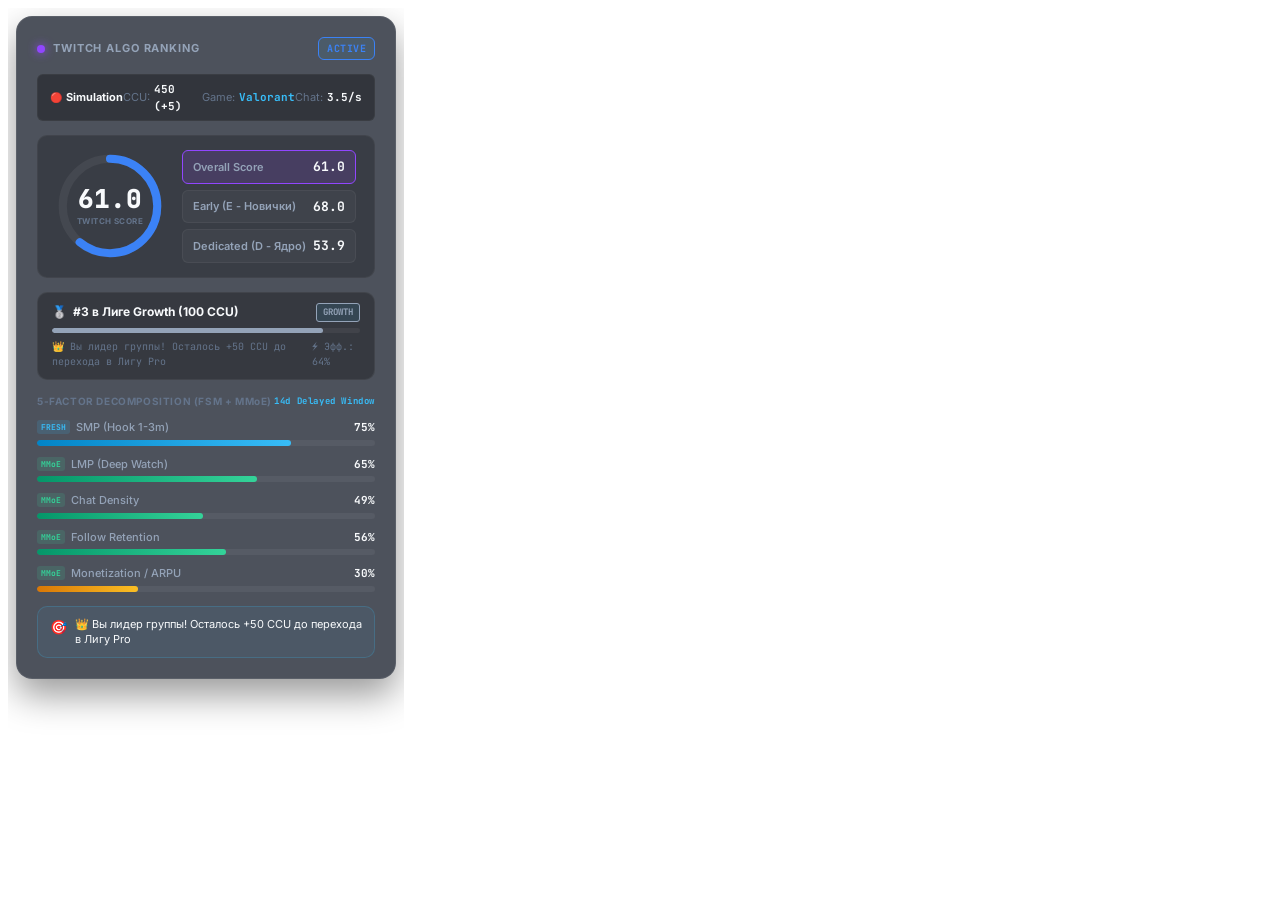
==== commit f5d8eb64: "fix: eliminate update collision jitter and add 60fps smooth anti-flicker damping to HUD" ====
--- a/overlay.html
+++ b/overlay.html
@@ -56,17 +56,57 @@
           showAdvice: layoutMode === 'full'
         });
 
-        const stateManager = new StreamStateManager();
+        let sseActive = false;
+        let localStateManager = null;
 
-        stateManager.addListener((report) => {
-          hud.update(report);
-        });
+        // 1. High-Speed Server-Sent Events (SSE) Live Sync
+        // Receives exact state from the Master Dashboard with ZERO jitter
+        try {
+          const sse = new EventSource('/api/state/events');
+          sse.onmessage = (evt) => {
+            if (!evt.data) return;
+            try {
+              const report = JSON.parse(evt.data);
+              if (report && report.scoreOverall !== undefined) {
+                sseActive = true;
+                hud.update(report);
+              }
+            } catch (err) {}
+          };
 
-        if (channel) {
-          stateManager.connectLiveChannel(channel);
-        } else if (preset) {
-          stateManager.applyPreset(preset);
+          sse.onerror = () => {
+            sseActive = false;
+          };
+        } catch (e) {
+          console.warn('SSE not supported');
         }
+
+        // 2. Fallback Poll (only active if SSE is not streaming)
+        setInterval(async () => {
+          if (!sseActive) {
+            try {
+              const res = await fetch(`/api/state/latest?_t=${Date.now()}`);
+              if (res.ok) {
+                const report = await res.json();
+                if (report && report.scoreOverall !== undefined) {
+                  hud.update(report);
+                  return;
+                }
+              }
+            } catch (e) {}
+
+            // If server has no state, lazy-init standalone manager
+            if (!localStateManager) {
+              localStateManager = new StreamStateManager();
+              localStateManager.addListener((report) => {
+                if (!sseActive) hud.update(report);
+              });
+              if (channel) localStateManager.connectLiveChannel(channel);
+              else if (preset) localStateManager.applyPreset(preset);
+            }
+          }
+        }, 500);
+
       } catch (err) {
         console.error('Overlay init error:', err);
         const hudContainer = document.getElementById('hudContainer');
